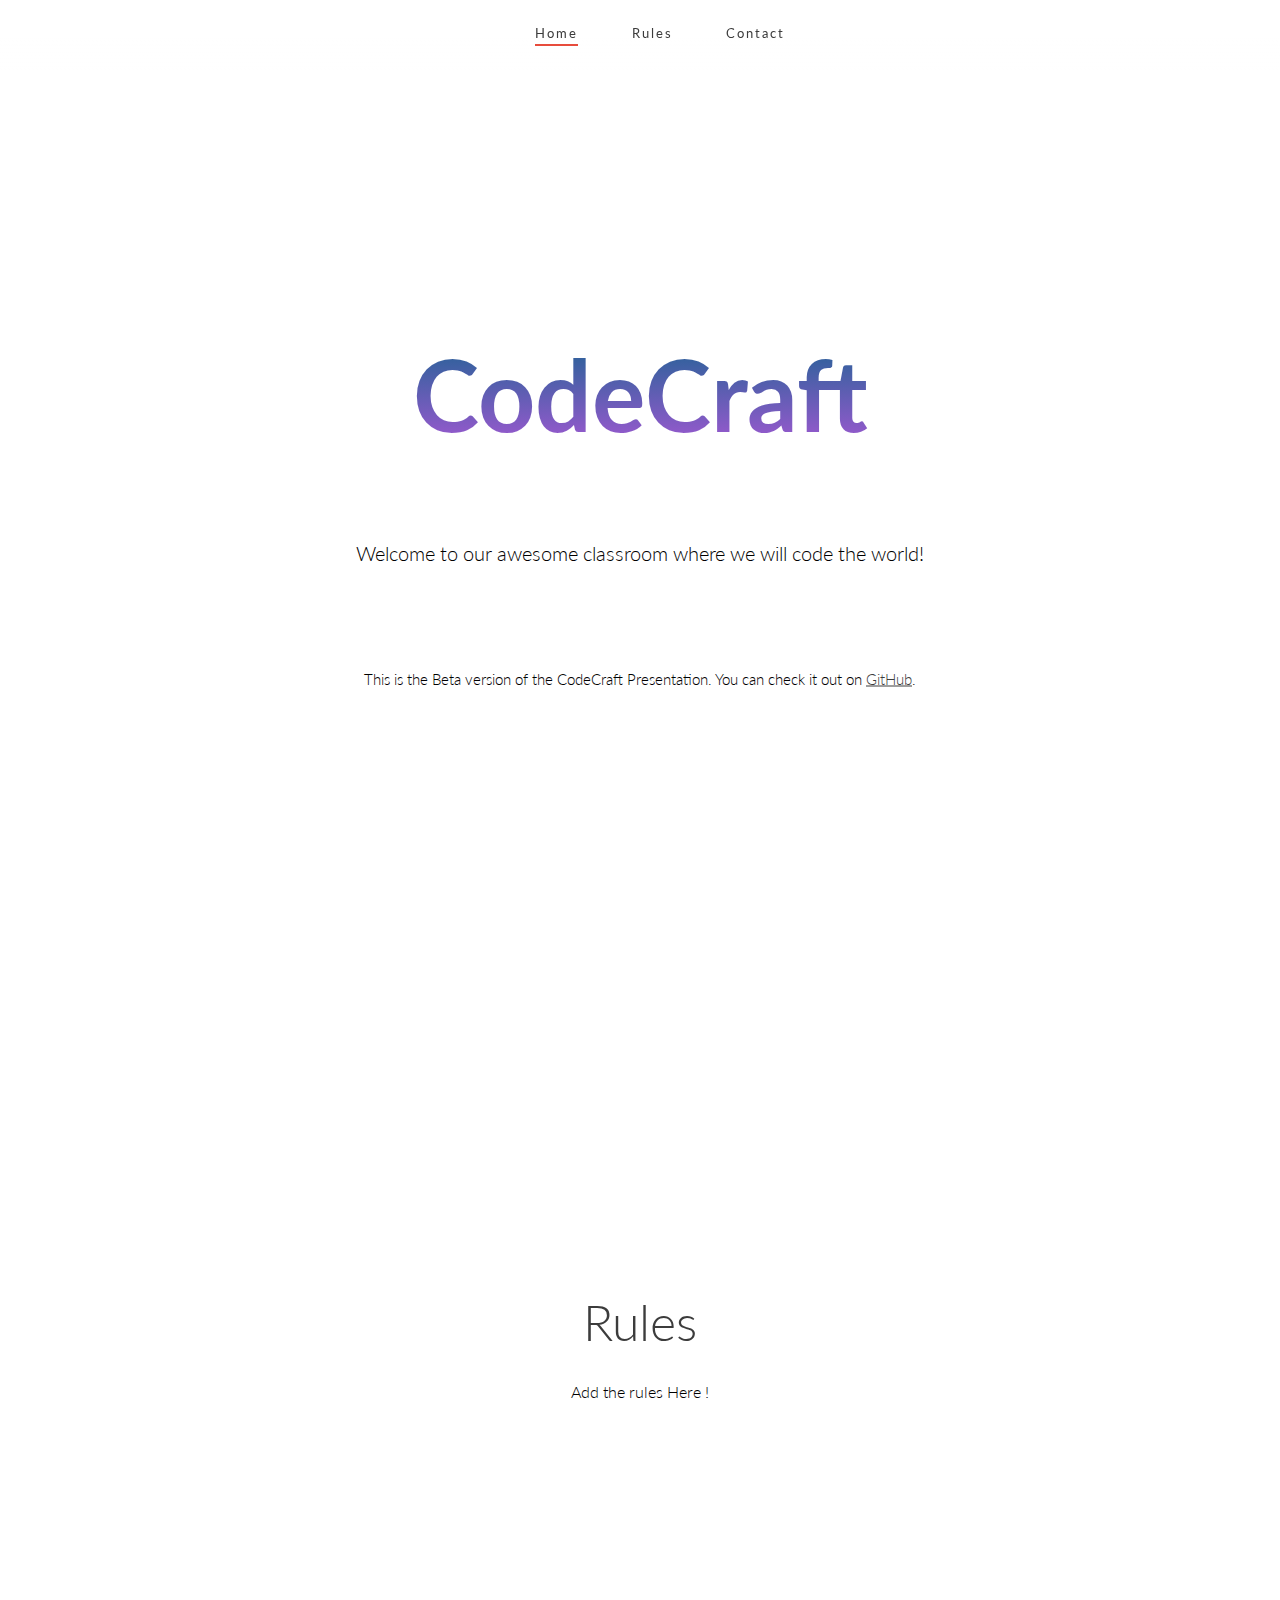
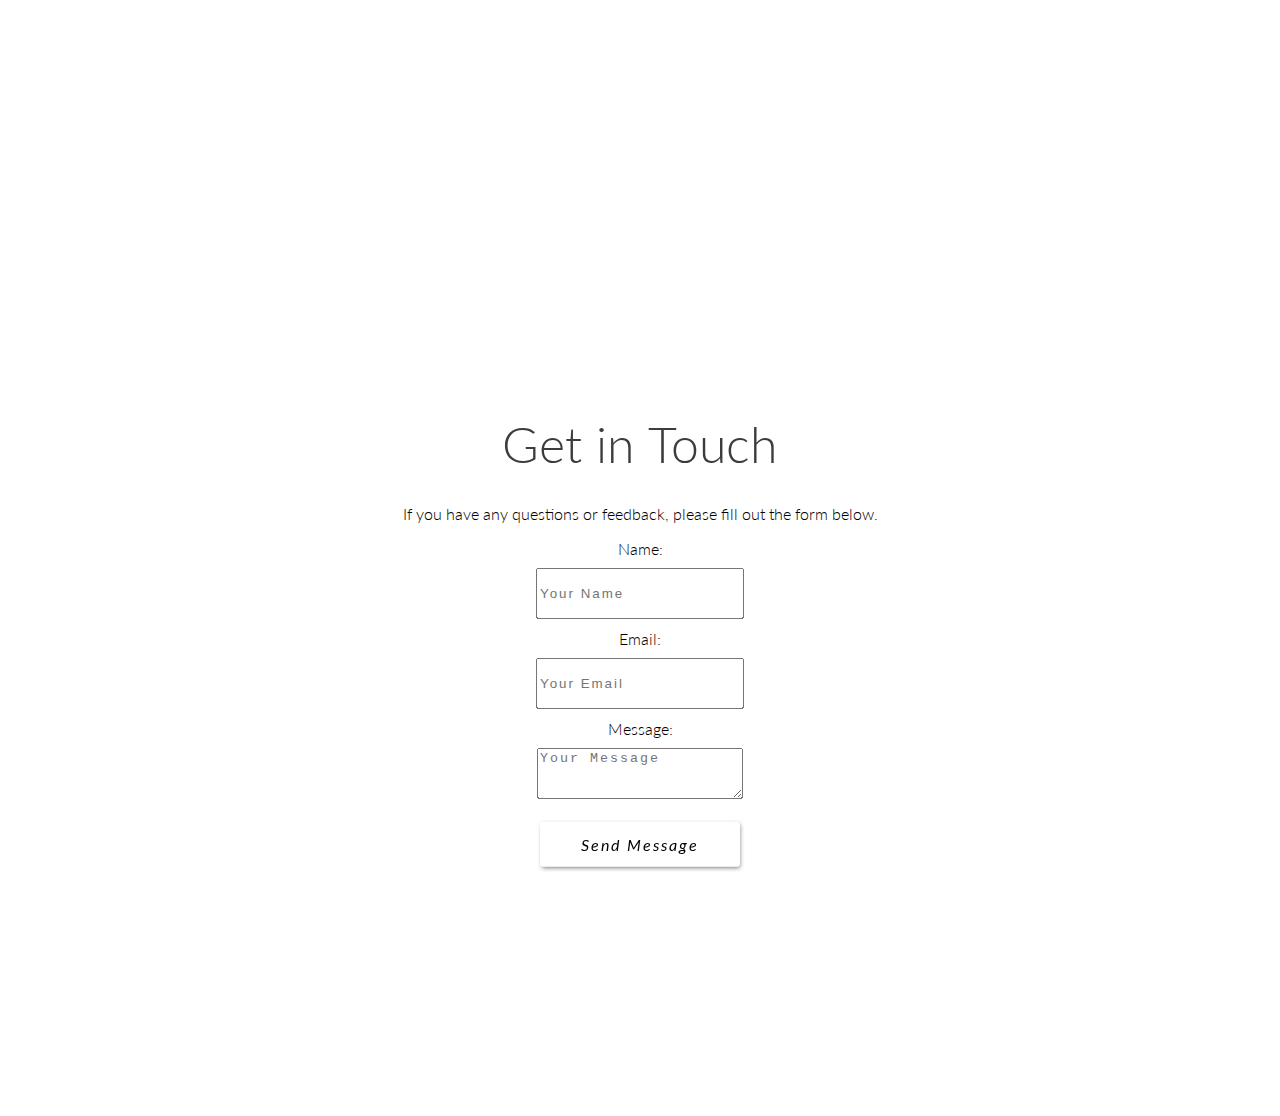
==== index.html @ be9e8a3c "1st commit" ====
<!DOCTYPE html>
<html lang="en">
<head>
    <meta charset="UTF-8">
    <meta name="viewport" content="width=device-width, initial-scale=1.0">
    <title>Class Homepage</title>
    <link rel="stylesheet" href="https://maxcdn.bootstrapcdn.com/font-awesome/4.5.0/css/font-awesome.min.css">
    <link rel="stylesheet" href="style.css">
</head>	
<body>
	<!-- Navbar -->
	<nav class="navbar-container">
		<ul class="nav navbar">
			<li class="nav-item active"><a href="#intro">Home</a></li>
			<li class="nav-item"><a href="#rules">Rules</a></li>
			<li class="nav-item"><a href="#contact">Contact</a></li>
		</ul>
	</nav>

	<!-- Intro Page -->
	<section class="page-container" id="intro">
        <div class="section-container">
            <h2>CodeCraft</h2>
            <p class="intro-des">Welcome to our awesome classroom where we will code the world!</p>
            <br>
            <p class="intro-des">
                <span>This is the Beta version of the CodeCraft Presentation. 
                You can check it out on <a href="https://github.com/AzizBenMallouk/codeCraftBeta" target="_blank" rel="noopener noreferrer">GitHub</a>.</span>
            </p>
        </div>
    </section>    
	
	<!-- Rules -->
	<section class="page-container" id="rules">
	  	<section class="section-container">
	    	<h4>Rules</h4>
	    
		    <!-- Thats ur work for today ! -->
            Add the rules Here !
	    
	  </section>
	</section>
	

	<!-- Contact -->
	<section class="page-container" id="contact">
	  <section class="section-container">
	    <h4>Get in Touch</h4>
        <p>If you have any questions or feedback, please fill out the form below.</p>
        <form action="#" method="post">
            <label for="name">Name:</label><br/>
            <input class="button-container wave-black" type="text" id="name" name="name" required placeholder="Your Name">
            <br/>


            <label for="email">Email:</label><br/>
            <input class="button-container wave-black" type="email" id="email" name="email" required placeholder="Your Email">
            <br/>


            <label for="message">Message:</label><br/>
            <textarea class="button-container wave-black" id="message" name="message" required placeholder="Your Message"></textarea>
            <br/>

            
            <div class="button-container button-water-fill wave-black">
                <div class="filler">
                    <div class="button">
                        <i>Send Message</i>
                    </div>
                </div>
            </div>
        </form>

    	
	    	
	  </section>
	</section>
    </body>
</html>
---- style.css ----
@charset "UTF-8";
/*** Import Fonts ***/
@import url(https://fonts.googleapis.com/css?family=Lato:400,300);
/*** Variables ***/
/* -------------------------------- 
		General Style
-------------------------------- */
html,
body {
  font-family: "Lato", sans-serif;
  font-weight: 300;
}

h2 {
  font-size: 100px;
  position: relative;
  color: #5b85c0;
  background-image: -webkit-linear-gradient(90deg, #a558d4 0%, #34619e 80%);
  -webkit-background-clip: text;
  -webkit-text-fill-color: transparent;
  -webkit-animation: hue 60s infinite linear;
}

p.intro-des {
  position: relative;
  font-size: 20px;
  line-height: 35px;
  margin-top: 50px;
}
p.intro-des a {
  color: #3c3c3c;
}
p.intro-des span {
  font-size: 15px;
}

.button-row-container {
  width: 250px;
  height: 50px;
  position: relative;
  display: flex;
  flex-direction: row;
  justify-content: space-between;
  align-items: center;
  margin: 0 auto;
}

/*** Navbar ***/
.navbar-container {
  position: fixed;
  top: 0;
  left: 50%;
  margin-right: 50%;
  transform: translateX(-50%);
  z-index: 10;
  width: 100%;
  height: 70px;
  background: linear-gradient(to bottom, white 50%, rgba(255, 255, 255, 0) 100%);
}

.nav,
.navbar {
  width: 250px;
  margin: auto;
  margin-top: 20px;
  font-family: "Lato", sans-serif;
  font-size: 13px;
  font-weight: 400;
  letter-spacing: 2px;
  list-style: none;
  display: -webkit-flex;
  display: flex;
  -webkit-justify-content: space-between;
  justify-content: space-between;
  flex-wrap: nowrap;
}
.nav a,
.navbar a {
  color: #3c3c3c;
  text-decoration: none;
}
.nav .nav-item,
.navbar .nav-item {
  padding: 5px 0;
}
.nav .nav-item:after,
.navbar .nav-item:after {
  content: " ";
  display: block;
  height: 1px;
  width: 100%;
  position: relative;
  top: 3px;
  background: transparent;
  transition: top 0.3s ease-out;
  -webkit-transition: top 0.3s ease-out;
}
.nav .nav-item:hover:after,
.navbar .nav-item:hover:after {
  top: 7px;
  background: #3c3c3c;
}

.active:after {
  height: 2px !important;
  background: #e74c3c !important;
}

section.page-container {
  margin: auto;
  width: 90%;
  max-width: 800px;
  height: 100vh;
  position: relative;
  text-align: center;
}

#intro {
  max-width: 800px;
}
#intro .section-container {
  margin-top: 70px;
}

.section-container {
  position: absolute;
  top: 45%;
  left: 50%;
  width: 90%;
  transform: translate(-50%, -50%);
  text-align: center;
}
.section-container h4 {
  font-size: 50px;
  font-weight: 300;
  color: #3c3c3c;
  margin-bottom: 30px;
}

/*** General Button Styles ***/
.button-container {
  display: inline-block;
  margin: 10px 10px;
  cursor: pointer;
  font-weight: 400;
  letter-spacing: 2px;
  height: 45px;
  width: 200px;
  -webkit-perspective: 1000;
  -ms-perspective: 1000;
  perspective: 1000;
}
.button-container .flipper {
  transition: all 0.5s ease-in-out;
  -webkit-transform-style: preserve-3d;
  -ms-transform-style: preserve-3d;
  transform-style: preserve-3d;
  position: relative;
}
.button-container .button {
  height: 45px;
  width: 200px;
  border-radius: 3px;
  backface-visibility: hidden;
  position: absolute;
  top: 0;
  left: 0;
  display: flex;
  flex-direction: column;
  justify-content: center;
  -webkit-box-shadow: 1px 2px 4px -1px rgba(60, 60, 60, 0.64);
  box-shadow: 1px 2px 4px -1px rgba(60, 60, 60, 0.64);
}
.button-container .button i.fa {
  color: white;
  font-size: 20px;
  margin: auto;
  text-shadow: 0.5px 1px 2px #3c3c3c;
}
.button-container .button.front {
  z-index: 10;
}
.button-container .button.back {
  color: white;
  font-size: 15px;
  text-transform: uppercase;
}


/* -------------------------------- 
			Water Fill
-------------------------------- */
/*** Water Fill ***/
.button-water-fill .button {
  background-position: 0 -50%;
  background-repeat: repeat-x;
  transition: background-position 0.75s ease;
}
.button-water-fill .button:hover {
  background-position: 100% 60%;
  color: white !important;
}
.button-water-fill.wave-black .button {
  color: black;
  background-image: url("https://s32.postimg.org/g5kiaqxit/wave_black.png");
}
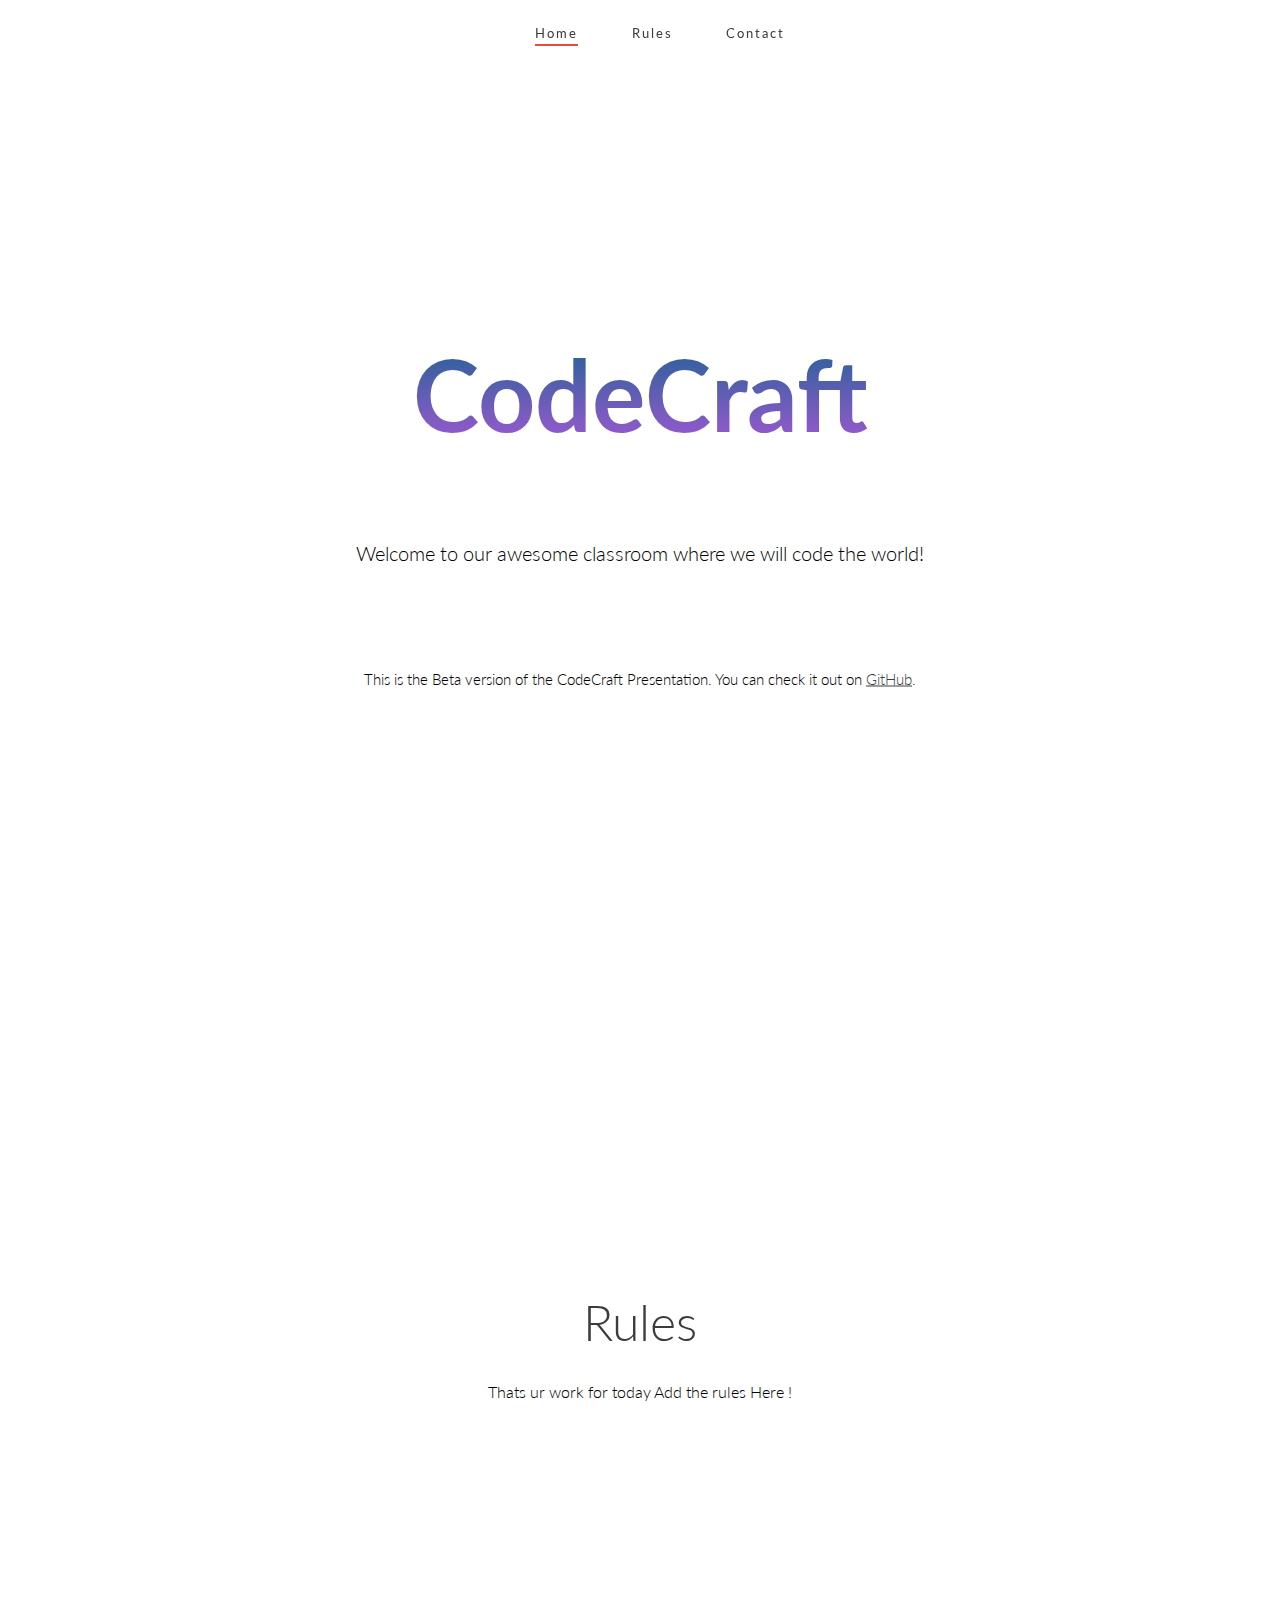
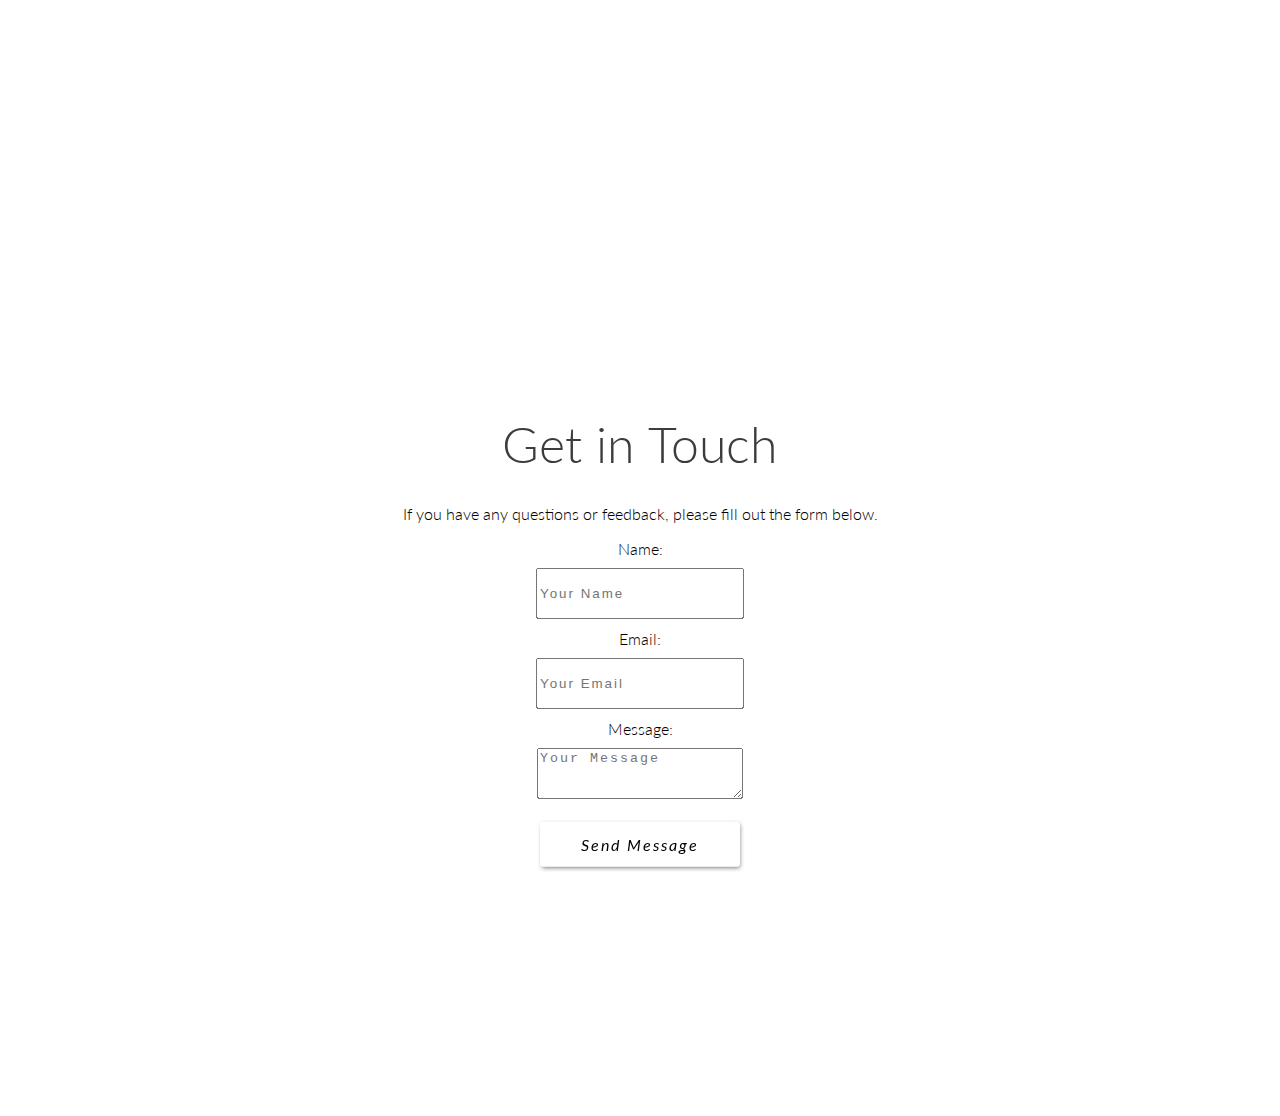
==== commit b692ec98: "Add rules separated page" ====
--- a/index.html
+++ b/index.html
@@ -12,7 +12,7 @@
 	<nav class="navbar-container">
 		<ul class="nav navbar">
 			<li class="nav-item active"><a href="#intro">Home</a></li>
-			<li class="nav-item"><a href="#rules">Rules</a></li>
+			<li class="nav-item"><a href="rules.html">Rules</a></li>
 			<li class="nav-item"><a href="#contact">Contact</a></li>
 		</ul>
 	</nav>
@@ -35,12 +35,12 @@
 	  	<section class="section-container">
 	    	<h4>Rules</h4>
 	    
-		    <!-- Thats ur work for today ! -->
+		     Thats ur work for today 
             Add the rules Here !
 	    
 	  </section>
 	</section>
-	
+    
 
 	<!-- Contact -->
 	<section class="page-container" id="contact">
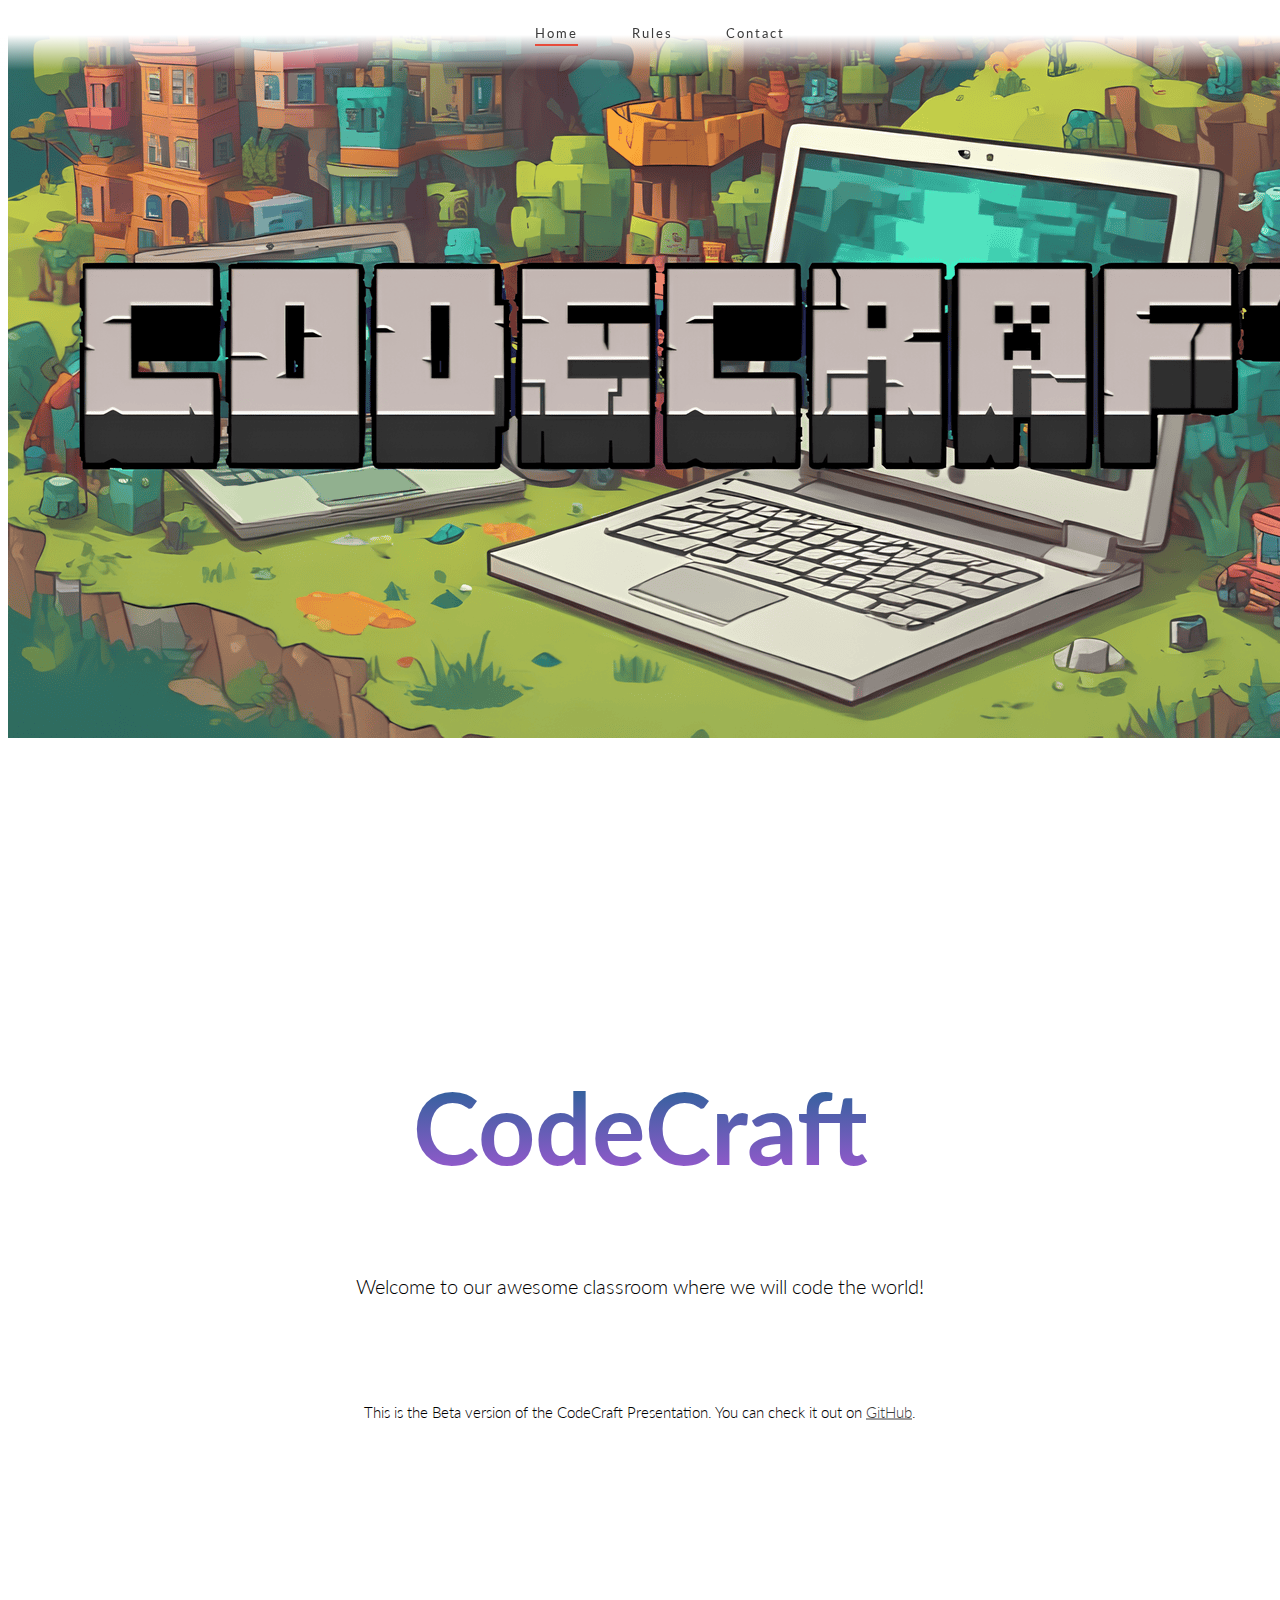
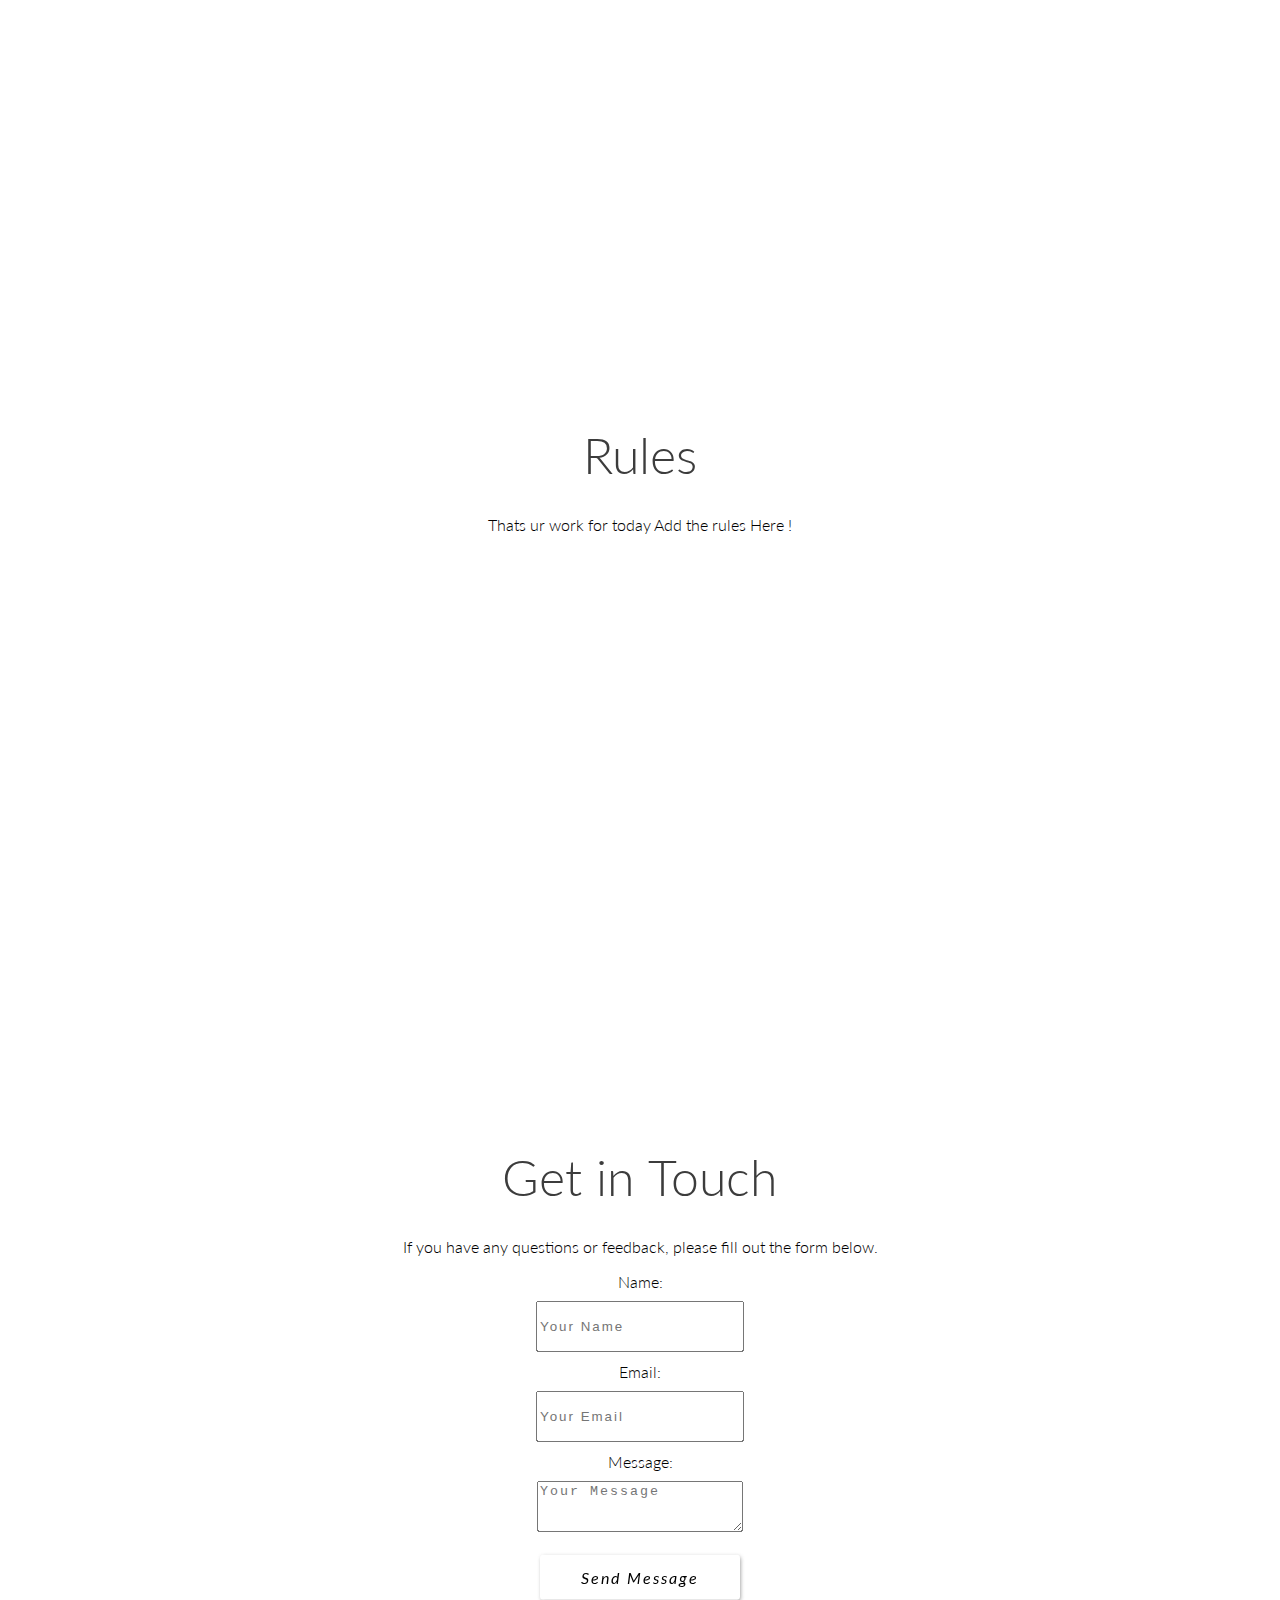
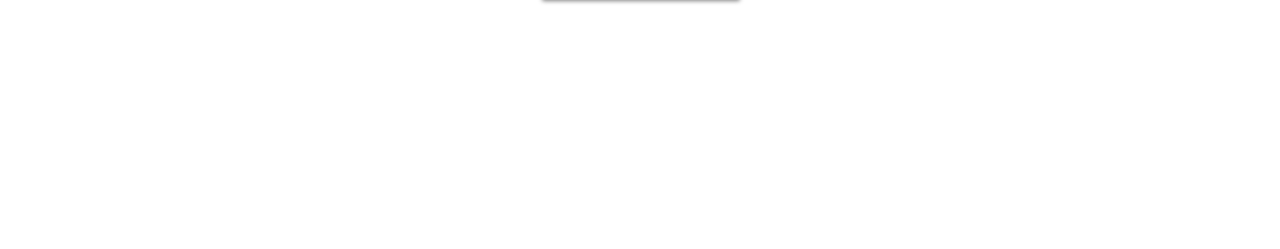
==== commit d8e7e31e: "add image to website" ====
--- a/index.html
+++ b/index.html
@@ -1,80 +1,109 @@
 <!DOCTYPE html>
 <html lang="en">
-<head>
-    <meta charset="UTF-8">
-    <meta name="viewport" content="width=device-width, initial-scale=1.0">
+  <head>
+    <meta charset="UTF-8" />
+    <meta name="viewport" content="width=device-width, initial-scale=1.0" />
     <title>Class Homepage</title>
-    <link rel="stylesheet" href="https://maxcdn.bootstrapcdn.com/font-awesome/4.5.0/css/font-awesome.min.css">
-    <link rel="stylesheet" href="style.css">
-</head>	
-<body>
-	<!-- Navbar -->
-	<nav class="navbar-container">
-		<ul class="nav navbar">
-			<li class="nav-item active"><a href="#intro">Home</a></li>
-			<li class="nav-item"><a href="rules.html">Rules</a></li>
-			<li class="nav-item"><a href="#contact">Contact</a></li>
-		</ul>
-	</nav>
+    <link
+      rel="stylesheet"
+      href="https://maxcdn.bootstrapcdn.com/font-awesome/4.5.0/css/font-awesome.min.css"
+    />
+    <link rel="stylesheet" href="style.css" />
+  </head>
+  <body>
+    <!-- Navbar -->
+    <nav class="navbar-container">
+      <ul class="nav navbar">
+        <li class="nav-item active"><a href="#intro">Home</a></li>
+        <li class="nav-item"><a href="rules.html">Rules</a></li>
+        <li class="nav-item"><a href="contact.html">Contact</a></li>
+      </ul>
+    </nav>
 
-	<!-- Intro Page -->
-	<section class="page-container" id="intro">
-        <div class="section-container">
-            <h2>CodeCraft</h2>
-            <p class="intro-des">Welcome to our awesome classroom where we will code the world!</p>
-            <br>
-            <p class="intro-des">
-                <span>This is the Beta version of the CodeCraft Presentation. 
-                You can check it out on <a href="https://github.com/AzizBenMallouk/codeCraftBeta" target="_blank" rel="noopener noreferrer">GitHub</a>.</span>
-            </p>
-        </div>
-    </section>    
-	
-	<!-- Rules -->
-	<section class="page-container" id="rules">
-	  	<section class="section-container">
-	    	<h4>Rules</h4>
-	    
-		     Thats ur work for today 
-            Add the rules Here !
-	    
-	  </section>
-	</section>
-    
+    <img src="/images/codecraft_Banner_1.png" alt="" />
 
-	<!-- Contact -->
-	<section class="page-container" id="contact">
-	  <section class="section-container">
-	    <h4>Get in Touch</h4>
-        <p>If you have any questions or feedback, please fill out the form below.</p>
+    <!-- Intro Page -->
+    <section class="page-container" id="intro">
+      <div class="section-container">
+        <h2>CodeCraft</h2>
+        <p class="intro-des">
+          Welcome to our awesome classroom where we will code the world!
+        </p>
+        <br />
+        <p class="intro-des">
+          <span
+            >This is the Beta version of the CodeCraft Presentation. You can
+            check it out on
+            <a
+              href="https://github.com/AzizBenMallouk/codeCraftBeta"
+              target="_blank"
+              rel="noopener noreferrer"
+              >GitHub</a
+            >.</span
+          >
+        </p>
+      </div>
+    </section>
+
+    <!-- Rules -->
+    <section class="page-container" id="rules">
+      <section class="section-container">
+        <h4>Rules</h4>
+
+        Thats ur work for today Add the rules Here !
+      </section>
+    </section>
+
+    <!-- Contact -->
+    <section class="page-container" id="contact">
+      <section class="section-container">
+        <h4>Get in Touch</h4>
+        <p>
+          If you have any questions or feedback, please fill out the form below.
+        </p>
         <form action="#" method="post">
-            <label for="name">Name:</label><br/>
-            <input class="button-container wave-black" type="text" id="name" name="name" required placeholder="Your Name">
-            <br/>
+          <label for="name">Name:</label><br />
+          <input
+            class="button-container wave-black"
+            type="text"
+            id="name"
+            name="name"
+            required
+            placeholder="Your Name"
+          />
+          <br />
 
+          <label for="email">Email:</label><br />
+          <input
+            class="button-container wave-black"
+            type="email"
+            id="email"
+            name="email"
+            required
+            placeholder="Your Email"
+          />
+          <br />
 
-            <label for="email">Email:</label><br/>
-            <input class="button-container wave-black" type="email" id="email" name="email" required placeholder="Your Email">
-            <br/>
+          <label for="message">Message:</label><br />
+          <textarea
+            class="button-container wave-black"
+            id="message"
+            name="message"
+            required
+            placeholder="Your Message"
+            value="jhgqsfdcxgahsqdjxkj gzgeqdsvhg"
+          ></textarea>
+          <br />
 
-
-            <label for="message">Message:</label><br/>
-            <textarea class="button-container wave-black" id="message" name="message" required placeholder="Your Message"></textarea>
-            <br/>
-
-            
-            <div class="button-container button-water-fill wave-black">
-                <div class="filler">
-                    <div class="button">
-                        <i>Send Message</i>
-                    </div>
-                </div>
+          <div class="button-container button-water-fill wave-black">
+            <div class="filler">
+              <div class="button">
+                <i>Send Message</i>
+              </div>
             </div>
+          </div>
         </form>
-
-    	
-	    	
-	  </section>
-	</section>
-    </body>
+      </section>
+    </section>
+  </body>
 </html>
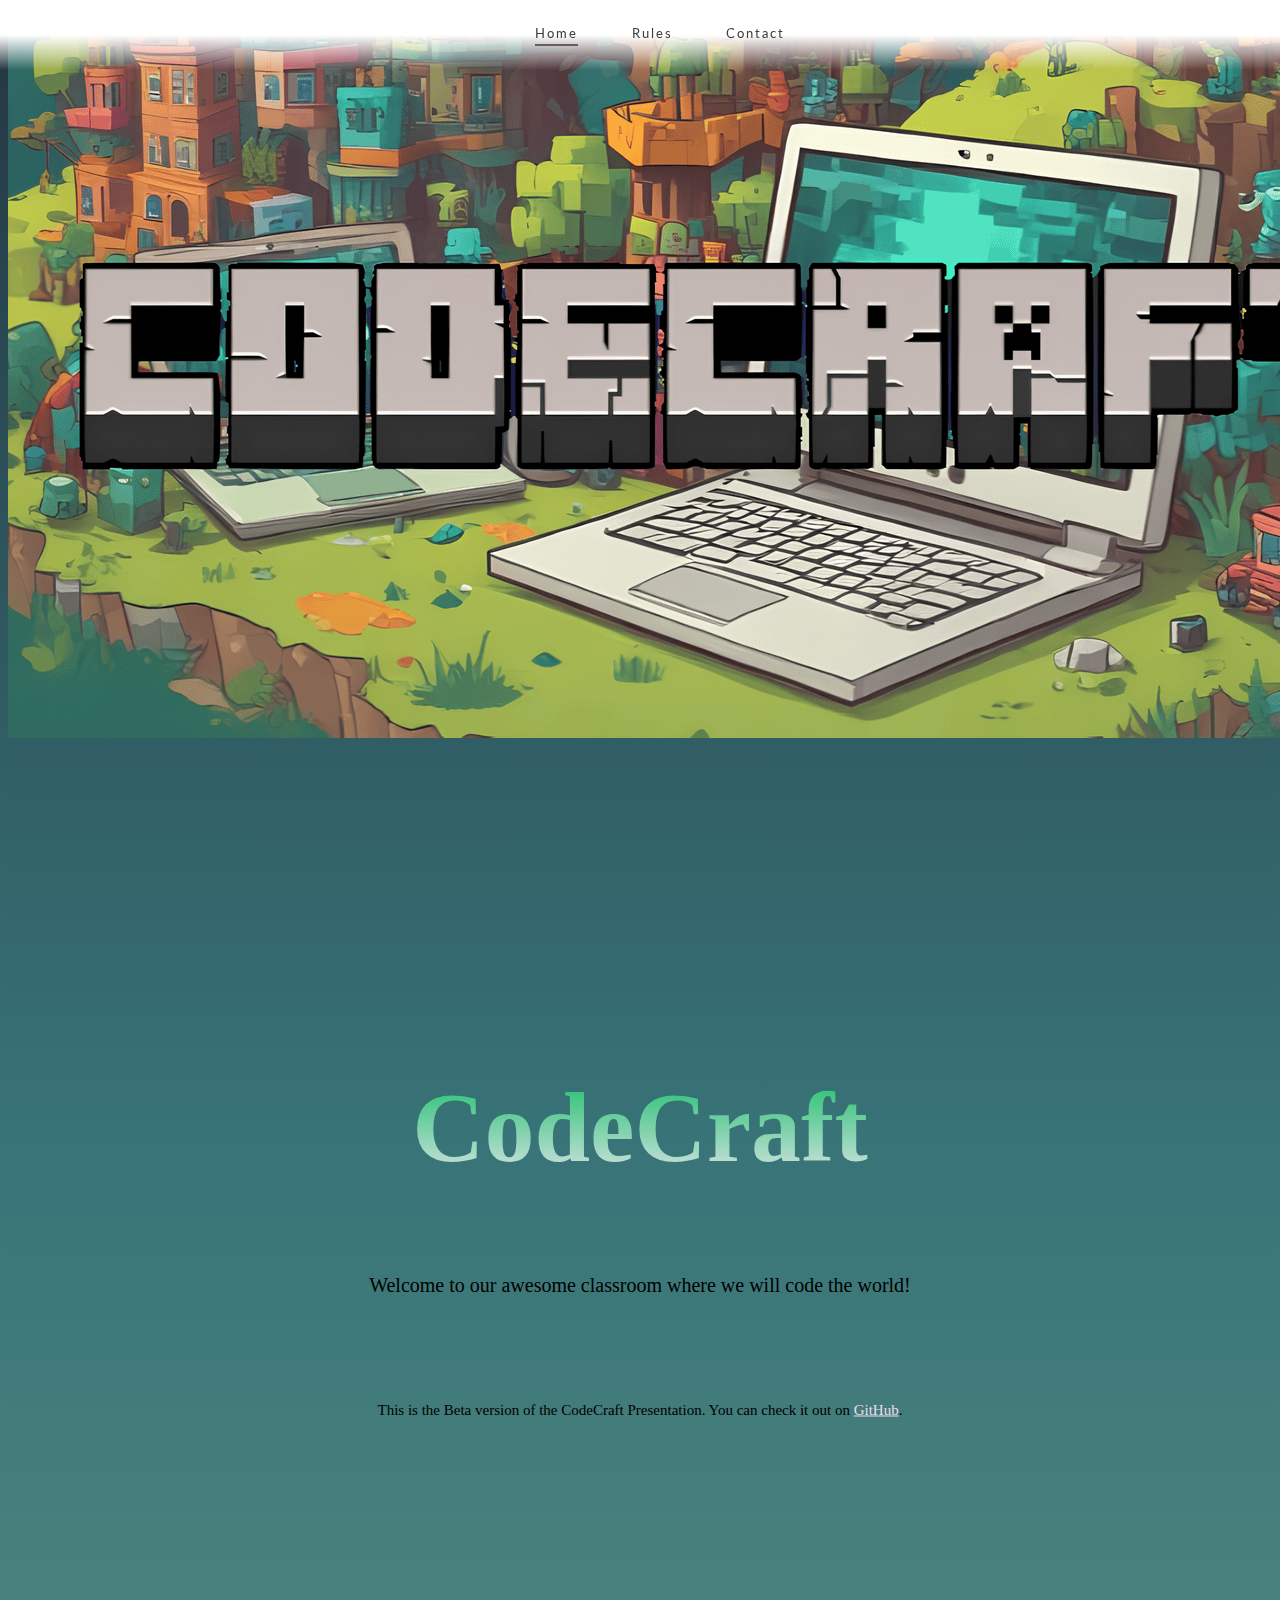
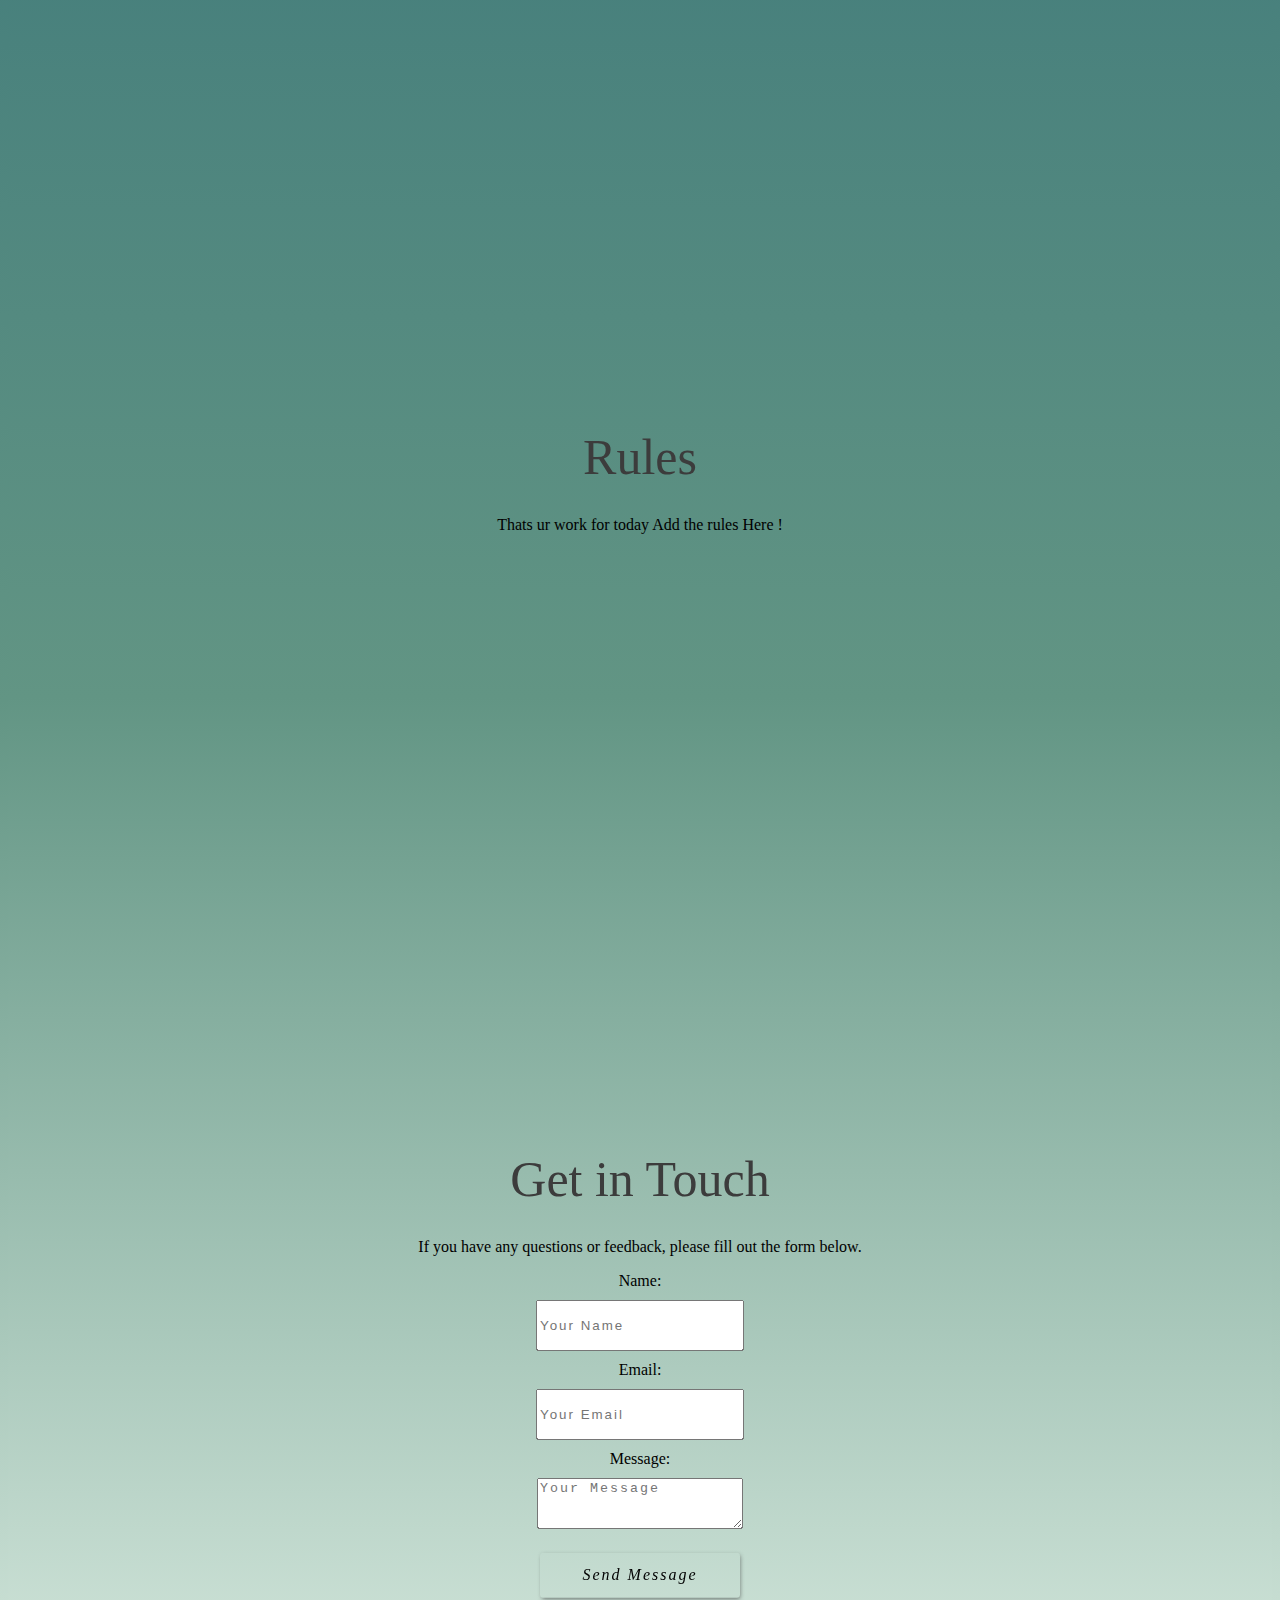
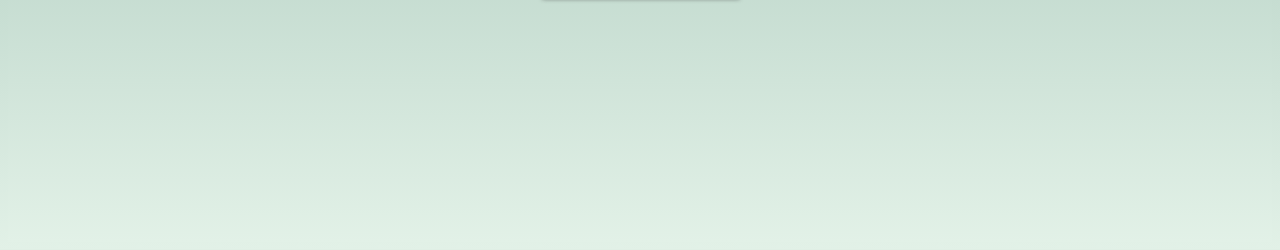
==== commit 3714ed3b: "Working on the UI" ====
--- a/index.html
+++ b/index.html
@@ -15,12 +15,12 @@
     <nav class="navbar-container">
       <ul class="nav navbar">
         <li class="nav-item active"><a href="#intro">Home</a></li>
-        <li class="nav-item"><a href="rules.html">Rules</a></li>
-        <li class="nav-item"><a href="contact.html">Contact</a></li>
+        <li class="nav-item"><a href="rules.html" target="_blank">Rules</a></li>
+        <li class="nav-item"><a href="contact.html" target="_blank">Contact</a></li>
       </ul>
     </nav>
 
-    <img src="/images/codecraft_Banner_1.png" alt="" />
+    <img src="/images/codecraft_Banner_1.png" alt="Image representing the Idea CodeCraft" />
 
     <!-- Intro Page -->
     <section class="page-container" id="intro">
@@ -35,7 +35,7 @@
             >This is the Beta version of the CodeCraft Presentation. You can
             check it out on
             <a
-              href="https://github.com/AzizBenMallouk/codeCraftBeta"
+              href="https://github.com/Drissnafii/codeCraftBeta"
               target="_blank"
               rel="noopener noreferrer"
               >GitHub</a
--- a/style.css
+++ b/style.css
@@ -7,15 +7,14 @@
 -------------------------------- */
 html,
 body {
-  font-family: "Lato", sans-serif;
-  font-weight: 300;
+background: linear-gradient(#243642, #387478, #629584, #E2F1E7);
 }
 
 h2 {
   font-size: 100px;
   position: relative;
-  color: #5b85c0;
-  background-image: -webkit-linear-gradient(90deg, #a558d4 0%, #34619e 80%);
+  color: #6395db;
+  background-image: -webkit-linear-gradient(90deg, #e1e5eb 0%, #3cc580 80%);
   -webkit-background-clip: text;
   -webkit-text-fill-color: transparent;
   -webkit-animation: hue 60s infinite linear;
@@ -28,7 +27,7 @@
   margin-top: 50px;
 }
 p.intro-des a {
-  color: #3c3c3c;
+  color: #ebdee9;
 }
 p.intro-des span {
   font-size: 15px;
@@ -103,7 +102,7 @@
 
 .active:after {
   height: 2px !important;
-  background: #e74c3c !important;
+  background: #6f5a58 !important;
 }
 
 section.page-container {
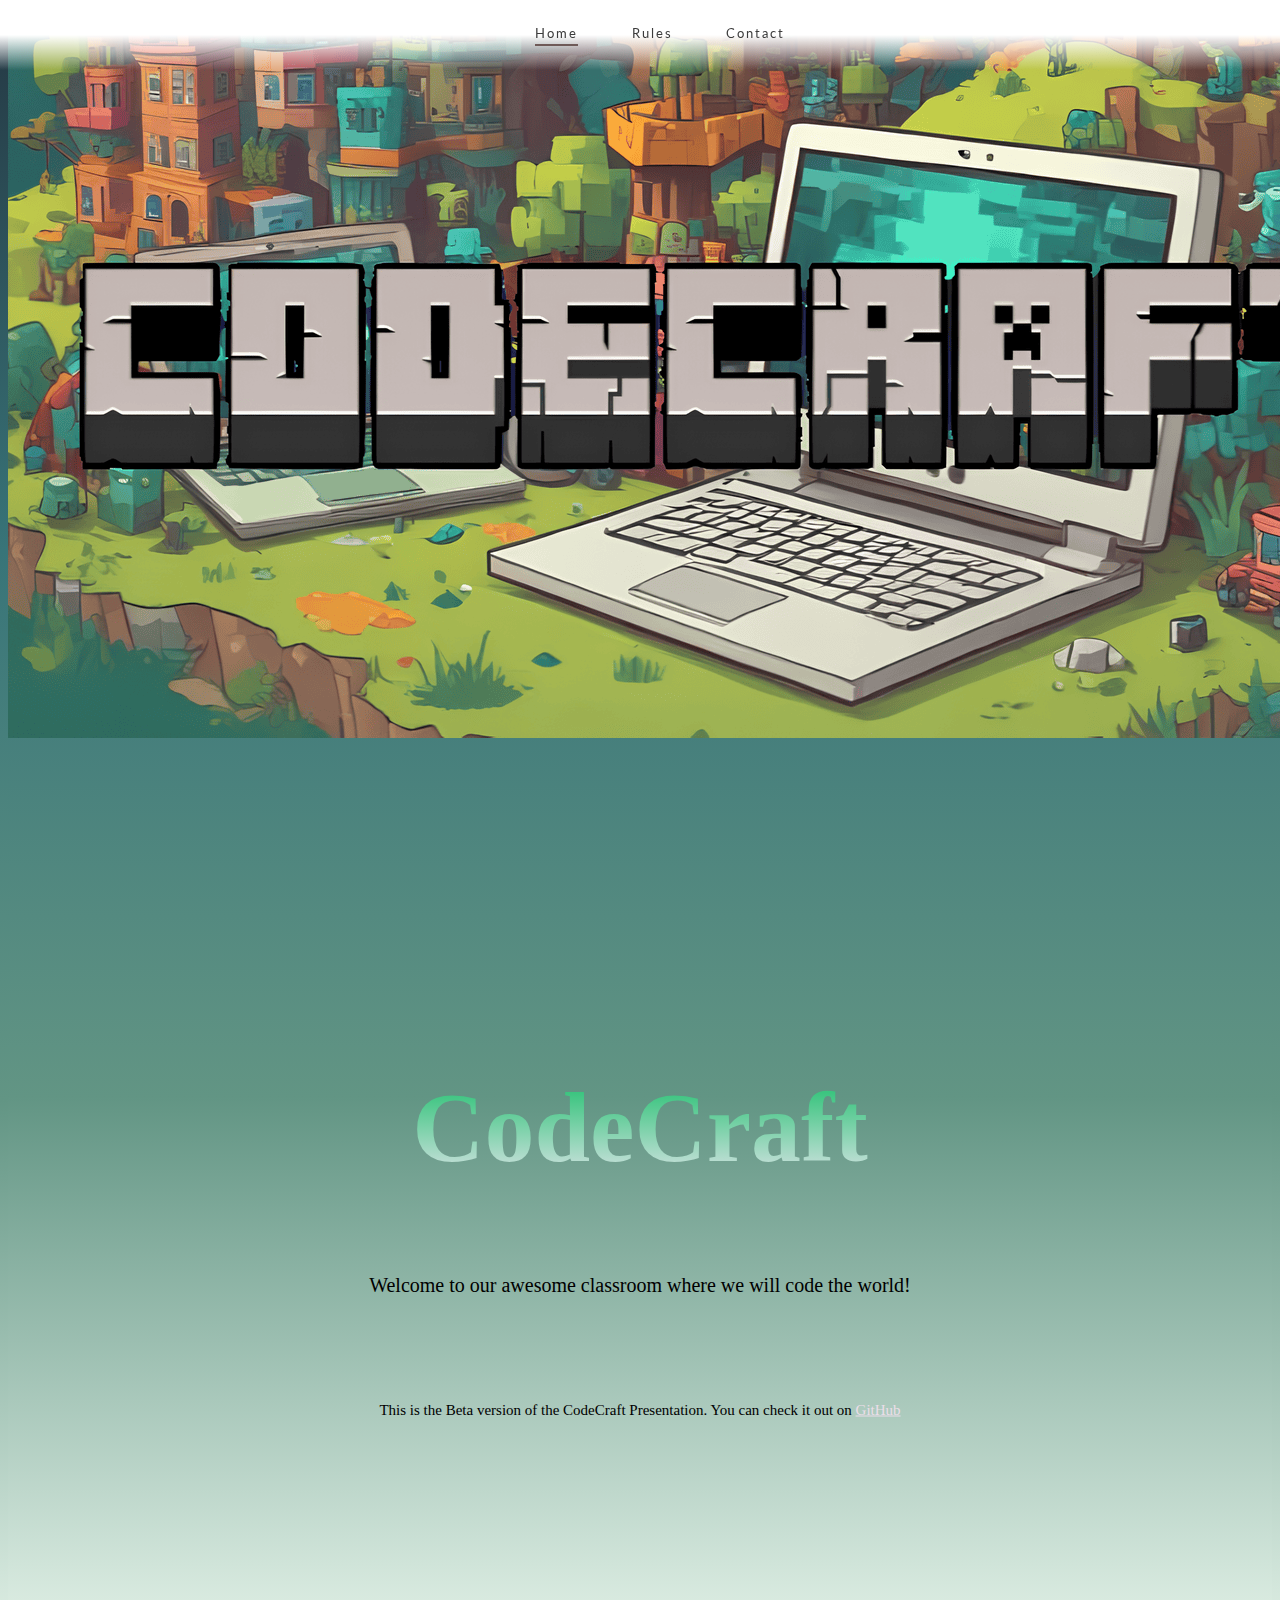
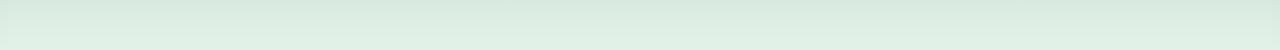
==== commit 9be047be: "Local Image adding" ====
--- a/index.html
+++ b/index.html
@@ -15,12 +15,12 @@
     <nav class="navbar-container">
       <ul class="nav navbar">
         <li class="nav-item active"><a href="#intro">Home</a></li>
-        <li class="nav-item"><a href="rules.html" target="_blank">Rules</a></li>
-        <li class="nav-item"><a href="contact.html" target="_blank">Contact</a></li>
+        <li class="nav-item"><a href="rules.html">Rules</a></li>
+        <li class="nav-item"><a href="contact.html" >Contact</a></li>
       </ul>
     </nav>
 
-    <img src="/images/codecraft_Banner_1.png" alt="Image representing the Idea CodeCraft" />
+    <img src="./images/codecraft_Banner_1.png" alt="Image representing the Idea CodeCraft" />
 
     <!-- Intro Page -->
     <section class="page-container" id="intro">
@@ -38,72 +38,15 @@
               href="https://github.com/Drissnafii/codeCraftBeta"
               target="_blank"
               rel="noopener noreferrer"
-              >GitHub</a
-            >.</span
+              >GitHub</a>
+            </span
           >
         </p>
       </div>
     </section>
 
     <!-- Rules -->
-    <section class="page-container" id="rules">
-      <section class="section-container">
-        <h4>Rules</h4>
-
-        Thats ur work for today Add the rules Here !
-      </section>
-    </section>
+    
 
     <!-- Contact -->
-    <section class="page-container" id="contact">
-      <section class="section-container">
-        <h4>Get in Touch</h4>
-        <p>
-          If you have any questions or feedback, please fill out the form below.
-        </p>
-        <form action="#" method="post">
-          <label for="name">Name:</label><br />
-          <input
-            class="button-container wave-black"
-            type="text"
-            id="name"
-            name="name"
-            required
-            placeholder="Your Name"
-          />
-          <br />
-
-          <label for="email">Email:</label><br />
-          <input
-            class="button-container wave-black"
-            type="email"
-            id="email"
-            name="email"
-            required
-            placeholder="Your Email"
-          />
-          <br />
-
-          <label for="message">Message:</label><br />
-          <textarea
-            class="button-container wave-black"
-            id="message"
-            name="message"
-            required
-            placeholder="Your Message"
-            value="jhgqsfdcxgahsqdjxkj gzgeqdsvhg"
-          ></textarea>
-          <br />
-
-          <div class="button-container button-water-fill wave-black">
-            <div class="filler">
-              <div class="button">
-                <i>Send Message</i>
-              </div>
-            </div>
-          </div>
-        </form>
-      </section>
-    </section>
-  </body>
-</html>
+    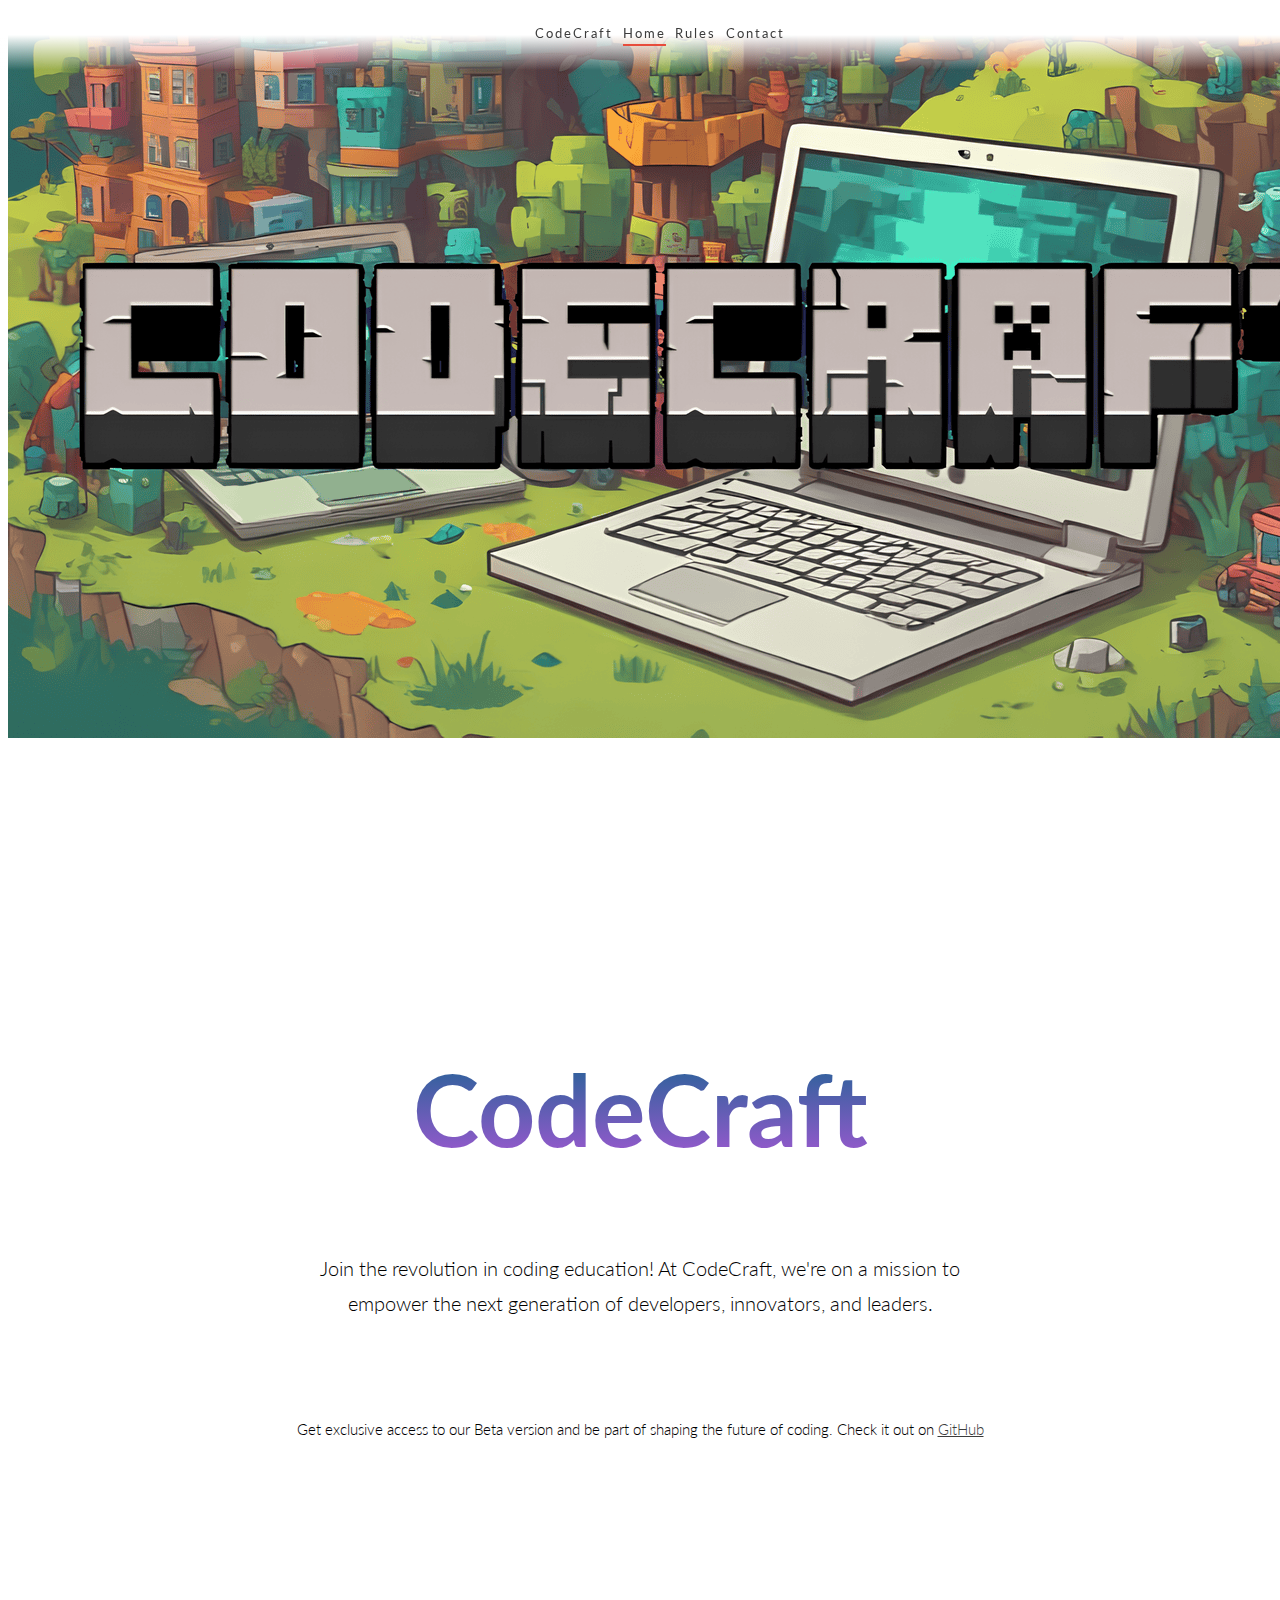
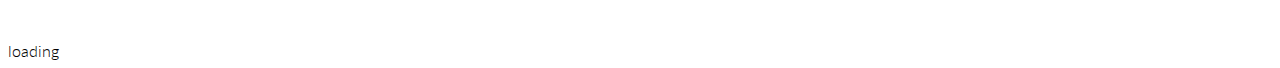
==== commit b3cdf65d: "delete workspace folder" ====
--- a/index.html
+++ b/index.html
@@ -14,6 +14,7 @@
     <!-- Navbar -->
     <nav class="navbar-container">
       <ul class="nav navbar">
+        <li class="nav-item logo"><a href="#intro">CodeCraft</a></li>
         <li class="nav-item active"><a href="#intro">Home</a></li>
         <li class="nav-item"><a href="rules.html">Rules</a></li>
         <li class="nav-item"><a href="contact.html" >Contact</a></li>
@@ -27,26 +28,21 @@
       <div class="section-container">
         <h2>CodeCraft</h2>
         <p class="intro-des">
-          Welcome to our awesome classroom where we will code the world!
+          Join the revolution in coding education! At CodeCraft, we're on a mission to empower the next generation of developers, innovators, and leaders.
         </p>
-        <br />
+        <br>
         <p class="intro-des">
-          <span
-            >This is the Beta version of the CodeCraft Presentation. You can
-            check it out on
-            <a
-              href="https://github.com/Drissnafii/codeCraftBeta"
-              target="_blank"
-              rel="noopener noreferrer"
-              >GitHub</a>
-            </span
-          >
+          <span>Get exclusive access to our Beta version and be part of shaping the future of coding. Check it out on
+            <a href="https://github.com/Drissnafii/codeCraftBeta" target="_blank" rel="noopener noreferrer"> GitHub</a>
+          </span>
         </p>
       </div>
     </section>
 
-    <!-- Rules -->
-    
-
-    <!-- Contact -->
-    +    <div class="container">
+      <div class="ring"></div>
+      <div class="ring"></div>
+      <div class="ring"></div>
+      <div class="ring"></div>
+      <div class="text">loading</div>
+    </div>--- a/style.css
+++ b/style.css
@@ -7,14 +7,15 @@
 -------------------------------- */
 html,
 body {
-background: linear-gradient(#243642, #387478, #629584, #E2F1E7);
+  font-family: "Lato", sans-serif;
+  font-weight: 300;
 }
 
 h2 {
   font-size: 100px;
   position: relative;
-  color: #6395db;
-  background-image: -webkit-linear-gradient(90deg, #e1e5eb 0%, #3cc580 80%);
+  color: #5b85c0;
+  background-image: -webkit-linear-gradient(90deg, #a558d4 0%, #34619e 80%);
   -webkit-background-clip: text;
   -webkit-text-fill-color: transparent;
   -webkit-animation: hue 60s infinite linear;
@@ -27,7 +28,7 @@
   margin-top: 50px;
 }
 p.intro-des a {
-  color: #ebdee9;
+  color: #3c3c3c;
 }
 p.intro-des span {
   font-size: 15px;
@@ -102,7 +103,7 @@
 
 .active:after {
   height: 2px !important;
-  background: #6f5a58 !important;
+  background: #e74c3c !important;
 }
 
 section.page-container {
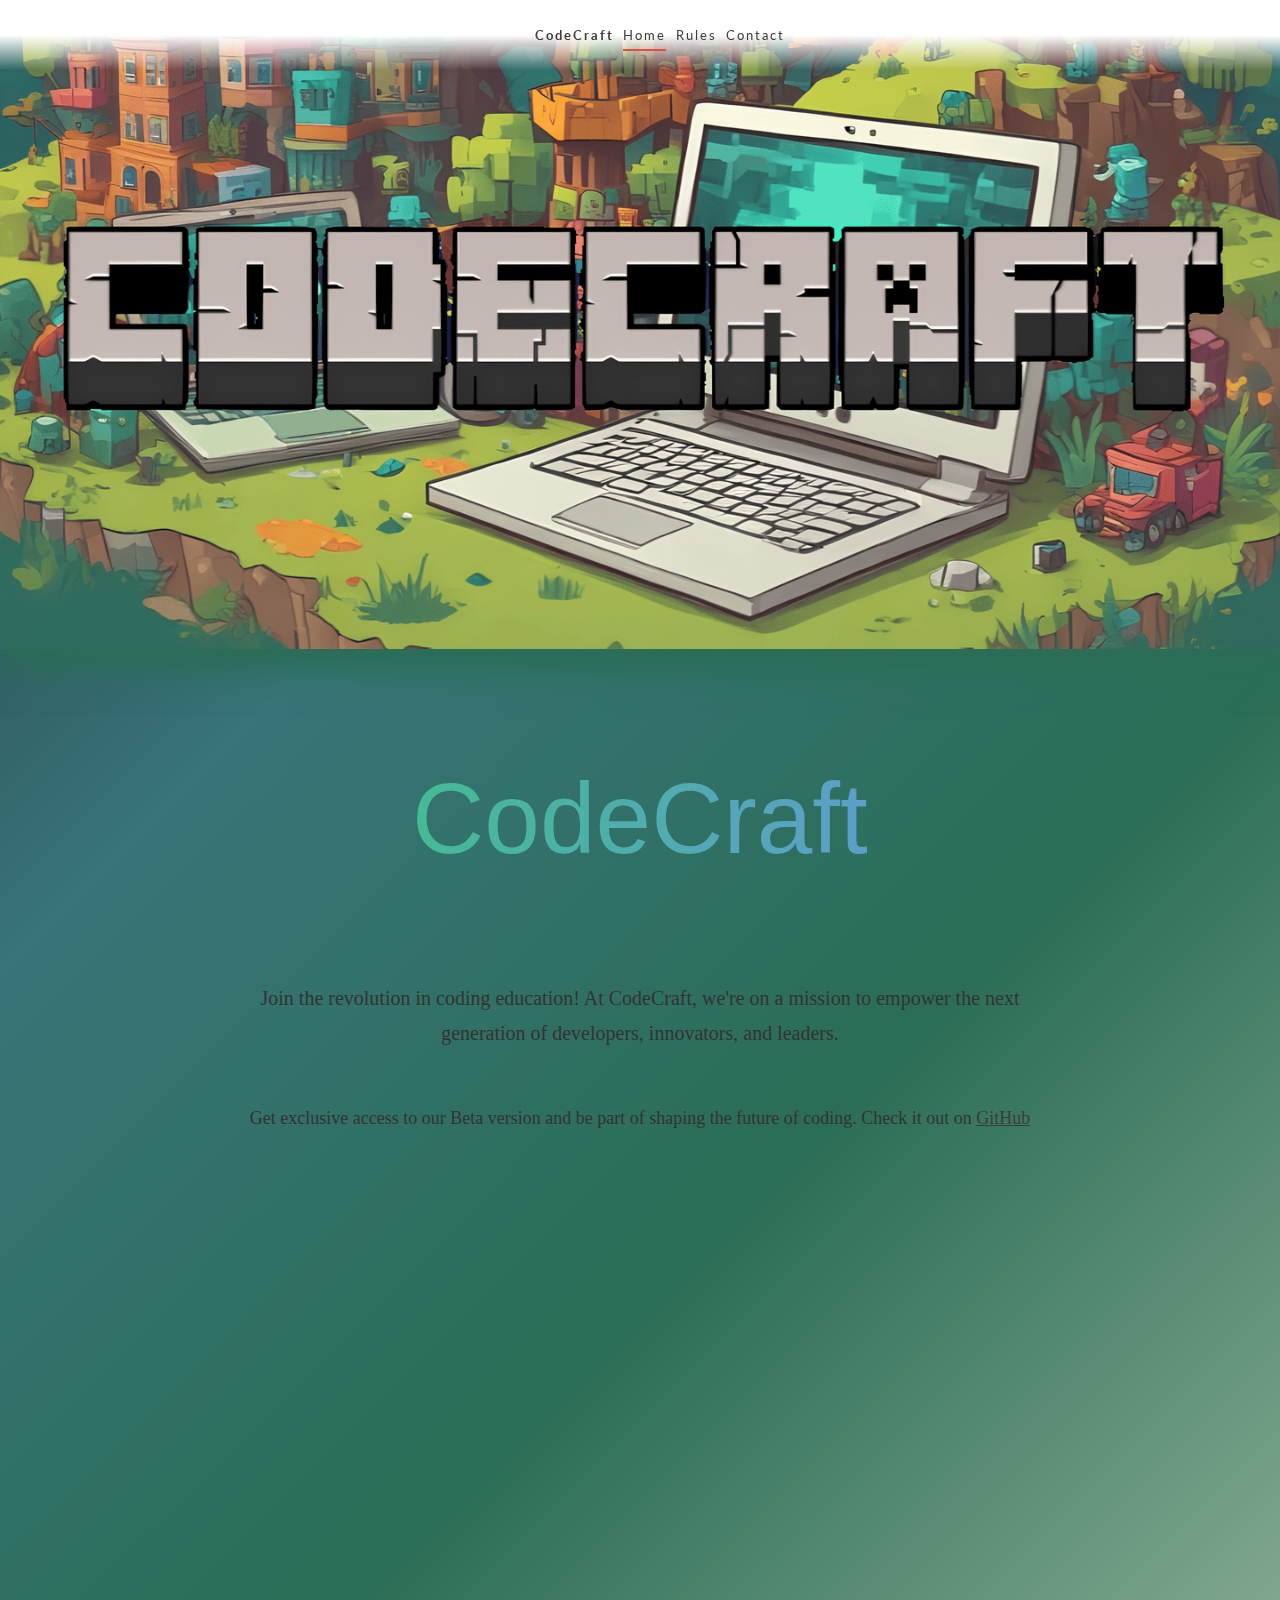
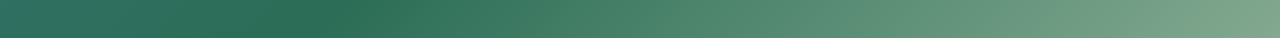
==== commit 7cd8b6e0: "design update" ====
--- a/index.html
+++ b/index.html
@@ -6,15 +6,15 @@
     <title>Class Homepage</title>
     <link
       rel="stylesheet"
-      href="https://maxcdn.bootstrapcdn.com/font-awesome/4.5.0/css/font-awesome.min.css"
-    />
+      href="https://maxcdn.bootstrapcdn.com/font-awesome/4.5.0/css/font-awesome.min.css"/>
     <link rel="stylesheet" href="style.css" />
+    <link rel="stylesheet" href="https://fonts.cdnfonts.com/css/minecraft-4">
   </head>
   <body>
     <!-- Navbar -->
     <nav class="navbar-container">
       <ul class="nav navbar">
-        <li class="nav-item logo"><a href="#intro">CodeCraft</a></li>
+        <li class="nav-item logo"><a href="index.html"><strong>CodeCraft</strong></a></li>
         <li class="nav-item active"><a href="#intro">Home</a></li>
         <li class="nav-item"><a href="rules.html">Rules</a></li>
         <li class="nav-item"><a href="contact.html" >Contact</a></li>
@@ -28,7 +28,7 @@
       <div class="section-container">
         <h2>CodeCraft</h2>
         <p class="intro-des">
-          Join the revolution in coding education! At CodeCraft, we're on a mission to empower the next generation of developers, innovators, and leaders.
+          Join the revolution in coding education! At <strong>CodeCraft</strong>, we're on a mission to empower the next generation of developers, innovators, and leaders.
         </p>
         <br>
         <p class="intro-des">
@@ -39,10 +39,3 @@
       </div>
     </section>
 
-    <div class="container">
-      <div class="ring"></div>
-      <div class="ring"></div>
-      <div class="ring"></div>
-      <div class="ring"></div>
-      <div class="text">loading</div>
-    </div>--- a/style.css
+++ b/style.css
@@ -9,29 +9,60 @@
 body {
   font-family: "Lato", sans-serif;
   font-weight: 300;
+  background: linear-gradient(135deg, #243642, #387478, #2b6d56, #83a990); 
+  background-color: black;
+  margin: 0%;
+}
+
+:root {
+
+  --primary-color: #3cc580;
+  --secondary-color: #6395db;
+  --background-gradient: linear-gradient( #243642, #387478, #284d40, #072930);
+  --text-color: #333;
+  --link-color: #ac1fd3;
+  --navbar-bg: rgba(255, 255, 255, 0.9);
+  --navbar-text: #222;
+  --navbar-active: #2eaabd;
+  margin: 0;
+  padding: 0;
+  box-sizing: border-box;
+  font-family: 'Lato', sans-serif;
+  background: var(--background-gradient);
+  color: var(--text-color);
+  line-height: 1.6;
 }
 
 h2 {
   font-size: 100px;
   position: relative;
-  color: #5b85c0;
-  background-image: -webkit-linear-gradient(90deg, #a558d4 0%, #34619e 80%);
+  line-height: 1.6;
+  font-family: 'Minecraft', sans-serif;
+  font-weight: 100;
+  
+  /* text gradien */
+  background-image: linear-gradient(90deg, var(--primary-color), var(--secondary-color));
   -webkit-background-clip: text;
   -webkit-text-fill-color: transparent;
-  -webkit-animation: hue 60s infinite linear;
-}
+
+  /*the hue effect Animation*/
+  -webkit-animation: hue 10s infinite linear;
+
+}
+
 
 p.intro-des {
   position: relative;
   font-size: 20px;
   line-height: 35px;
-  margin-top: 50px;
+  margin-top: 3px;
+  font-family: 'Mincraft';
 }
 p.intro-des a {
   color: #3c3c3c;
 }
 p.intro-des span {
-  font-size: 15px;
+  font-size: 18px;
 }
 
 .button-row-container {
@@ -106,6 +137,7 @@
   background: #e74c3c !important;
 }
 
+
 section.page-container {
   margin: auto;
   width: 90%;
@@ -119,7 +151,17 @@
   max-width: 800px;
 }
 #intro .section-container {
-  margin-top: 70px;
+  margin-top: 50px;
+}
+.dima {
+  margin: 100px -0px;
+  width: 90%;
+  max-width: 800px;
+  height: 100vh;
+  position: relative;
+  text-align: left;
+  font-family: 'Courier New', Courier, monospace;
+}
 }
 
 .section-container {
@@ -203,4 +245,10 @@
 .button-water-fill.wave-black .button {
   color: black;
   background-image: url("https://s32.postimg.org/g5kiaqxit/wave_black.png");
-}+}
+
+img {
+  width: 100%;
+  height: auto;
+  box-shadow:  1px 22px 30px #2b6d56;
+}
